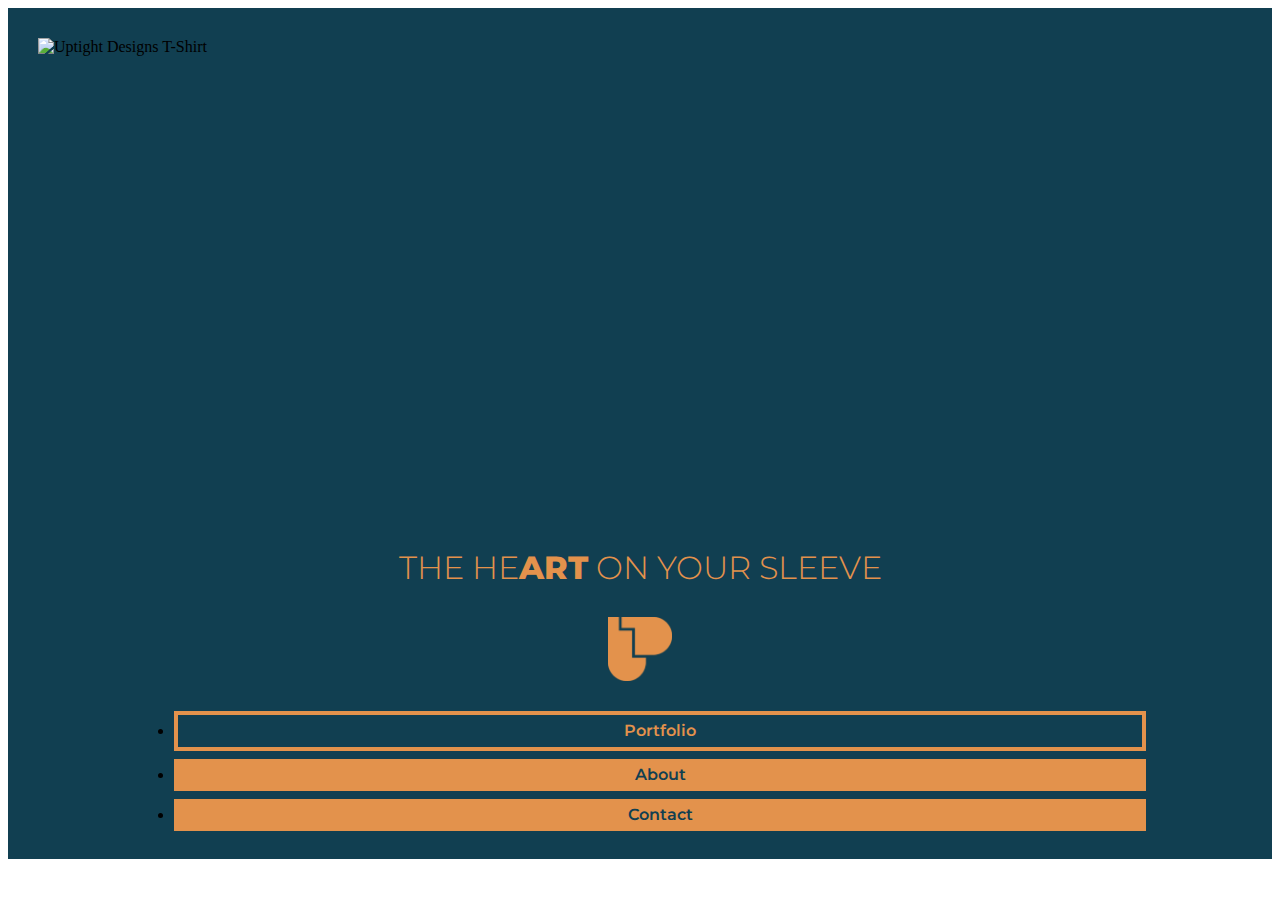
==== index.html @ 0fa63869 "add header styles" ====
<!DOCTYPE html>
<html>
<head>
  <meta charset="utf-8">
  <title>Uptight Designs</title>
  <meta name="viewport" content="width=device-width, initial-scale=1">
  <link rel="stylesheet" href="https://cdnjs.cloudflare.com/ajax/libs/meyer-reset/2.0/reset.css">
  <link rel="stylesheet" type="text/css" href="main.css">
  <link href="https://fonts.googleapis.com/css2?family=Montserrat:wght@300;500;700;800&display=swap" rel="stylesheet">
</head>
<body>
  
  <header class="cover">
    
     <div class="cover-photo-container">
      
      <img src="assets/uptight%20tshirt%20yellow%2003.png" alt="Uptight Designs T-Shirt">
      
    </div>
    
    <h1 class="cover-tagline">THE HE<span>ART</span> ON YOUR SLEEVE</h1>
    
    <div class="cover-logo-container">
      
      <img src="assets/uptight-logo-yellow.png" alt="Uptight Designs Logo">
      
    </div>
    
    <nav>
      
      <ul class="nav-bar">
        <li class="nav-bar-item"><a class="active" href="#">Portfolio</a></li>
        <li class="nav-bar-item"><a href="#">About</a></li>
        <li class="nav-bar-item"><a href="#">Contact</a></li>
      </ul>
      
    </nav>
        
  </header>
  
  <main>
  </main>
  
  <footer>
  </footer>
  
</body>
</html>
---- main.css ----
* {
  box-sizing: border-box;
}

/* HEADER STYLES */

.cover {
  width: 100%;
  background-color: #113f51ff;
}

.cover-logo-container {
  padding: 30px;
}

.cover-logo-container img {
  display: block;
  height: 4rem;
  margin: 0 auto;
}

nav ul {
  text-align: center;
  margin: 0 auto;
  width: 80%;
  padding-bottom: 20px;
}

.nav-bar-item {
  line-height: 2rem;
  margin-bottom: .5rem;
}

.nav-bar-item a {
  text-decoration: none;
  display: block;
  color: #113f51ff;
  background-color: #e3924cff;
  font-family: 'Montserrat', sans-serif;
  font-weight: 600;
  font-size: 1rem;
}

.nav-bar-item a:hover {
  background-color: #113f51ff;
  color: #e3924cff;
  transition: background-color .5s ease-in-out;
}

nav a.active {
  background-color: #113f51ff;
  color: #e3924cff;
  border: 4px solid #e3924cff;
}

.cover-photo-container {
  height: 60vh;
}

.cover-photo-container img {
  display: block;
  height: 100%;
  margin: 0 auto;
  padding: 30px;
}

.cover-tagline {
  text-align: center;
  color: #e3924cff;
  font-family: 'Montserrat', sans-serif;
  font-size: 2rem;
  font-weight: 300;
  width: 80%;
  margin: 0 auto;
}

.cover-tagline span {
  font-weight:800;
}
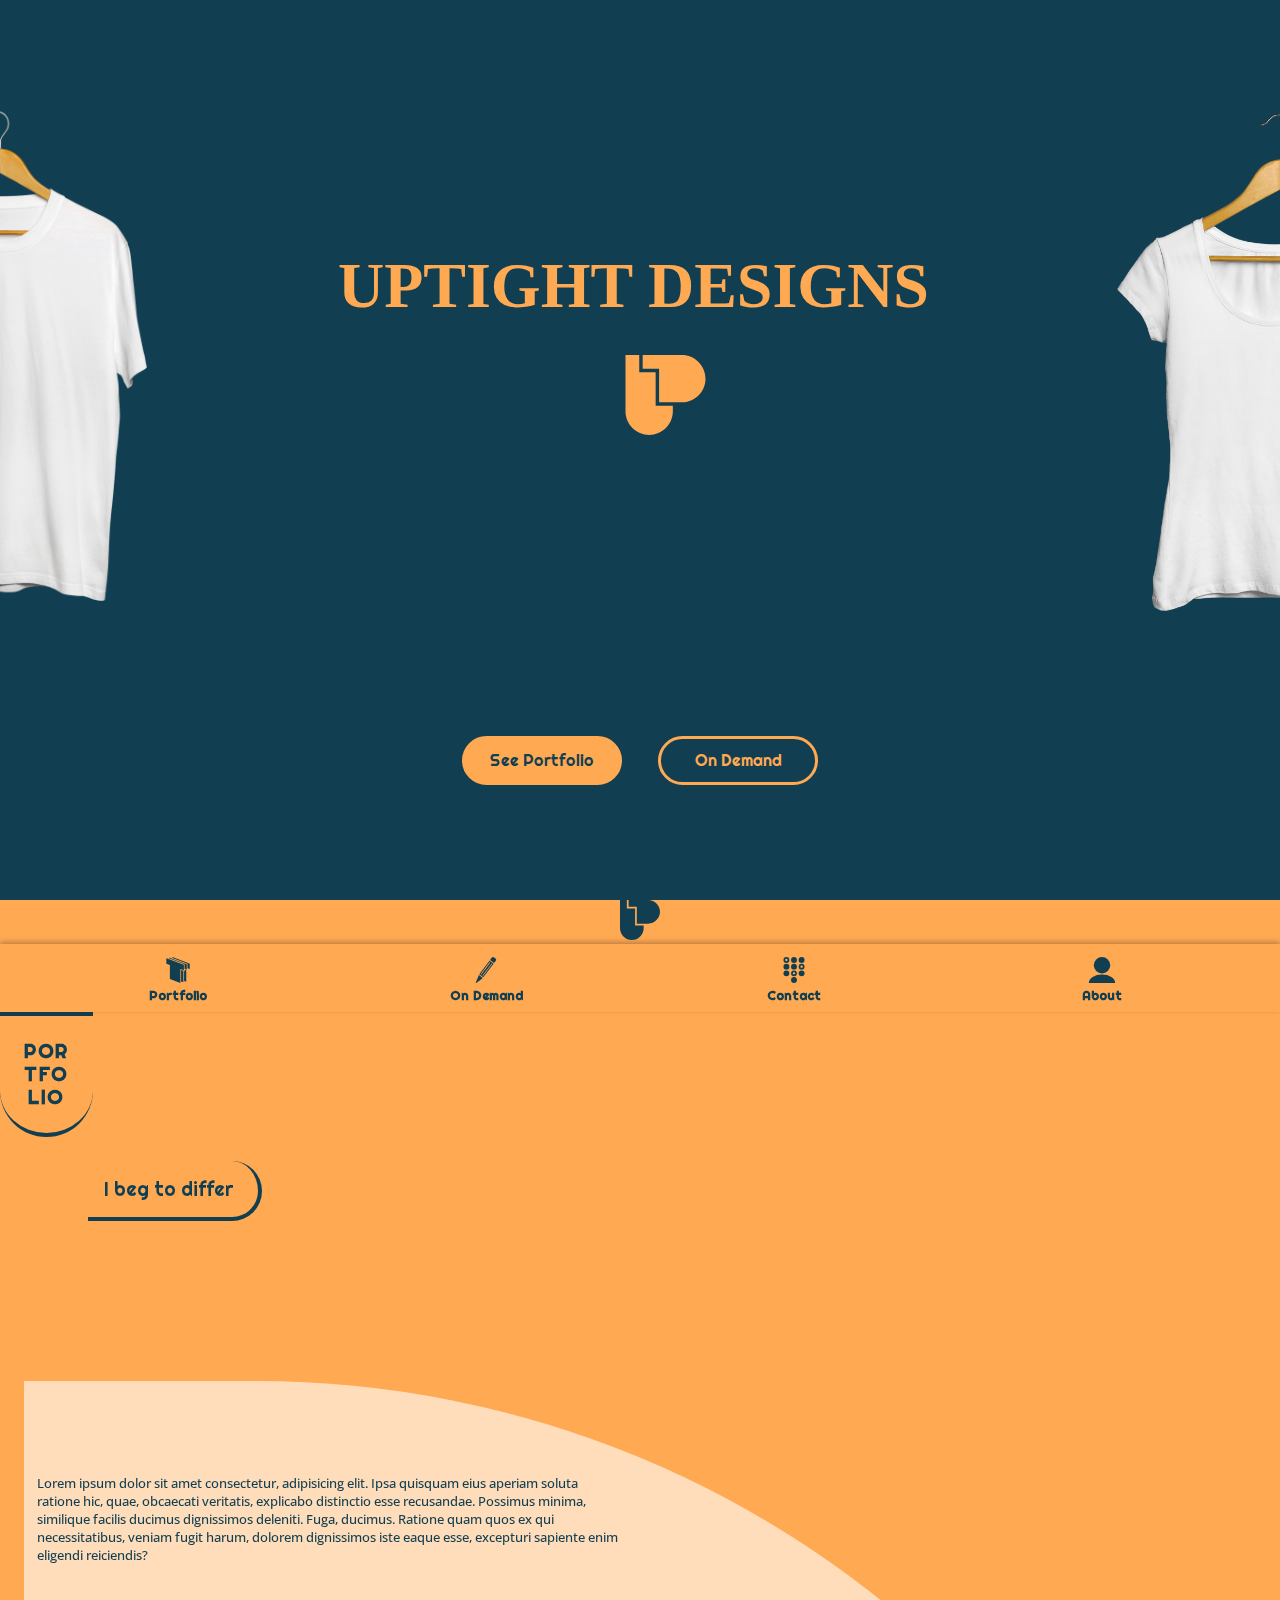
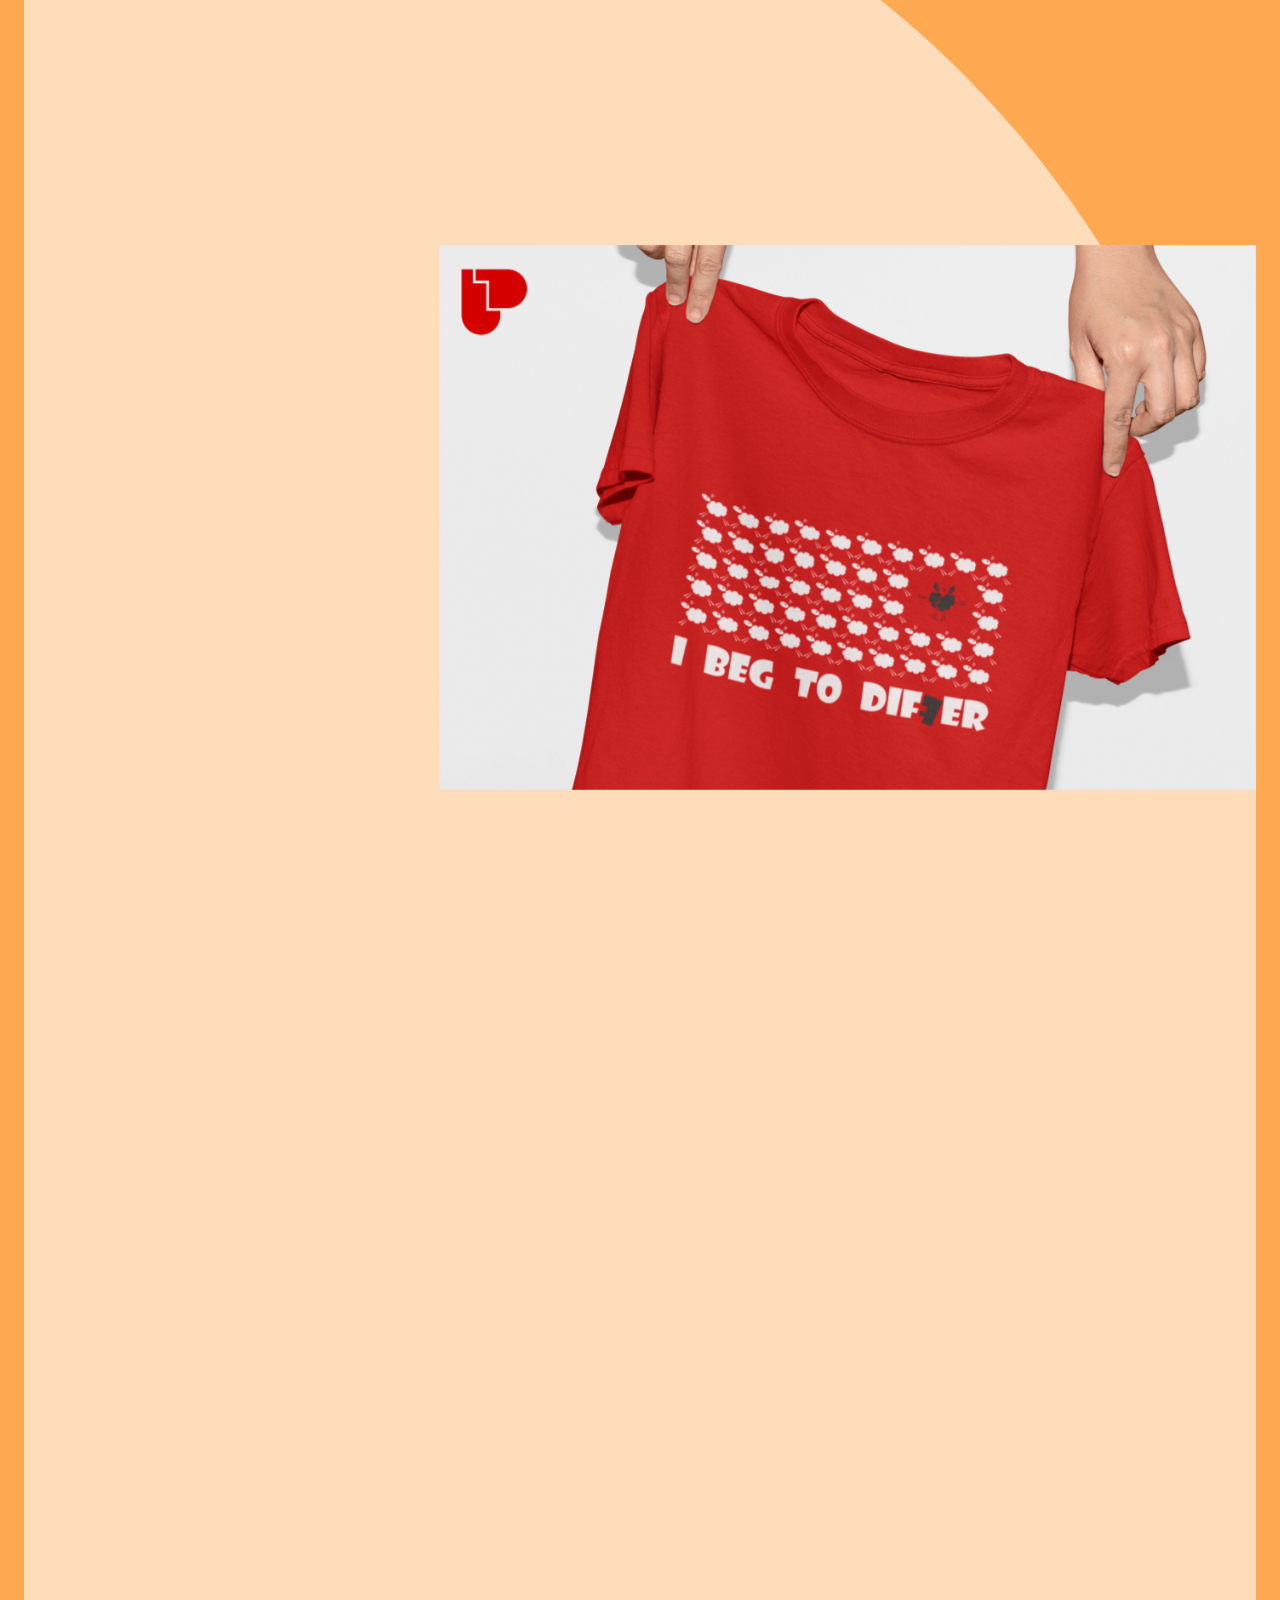
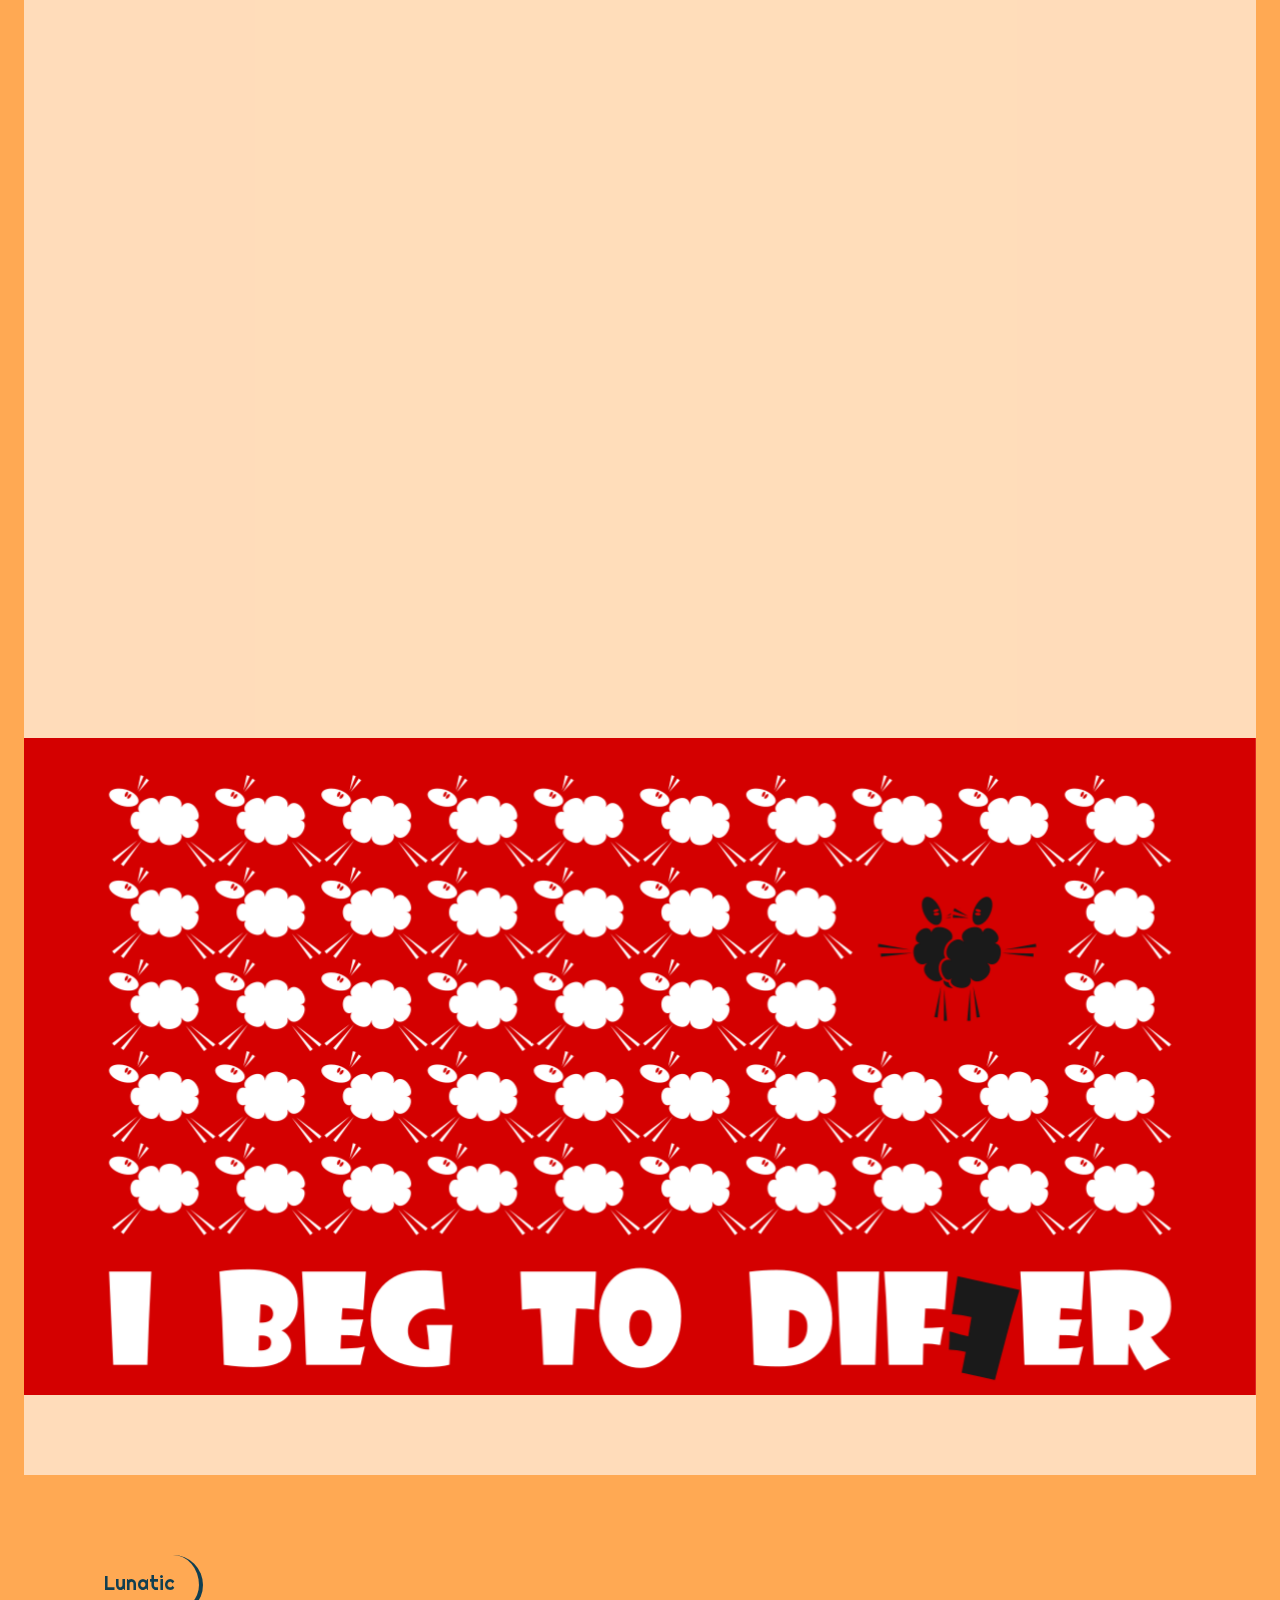
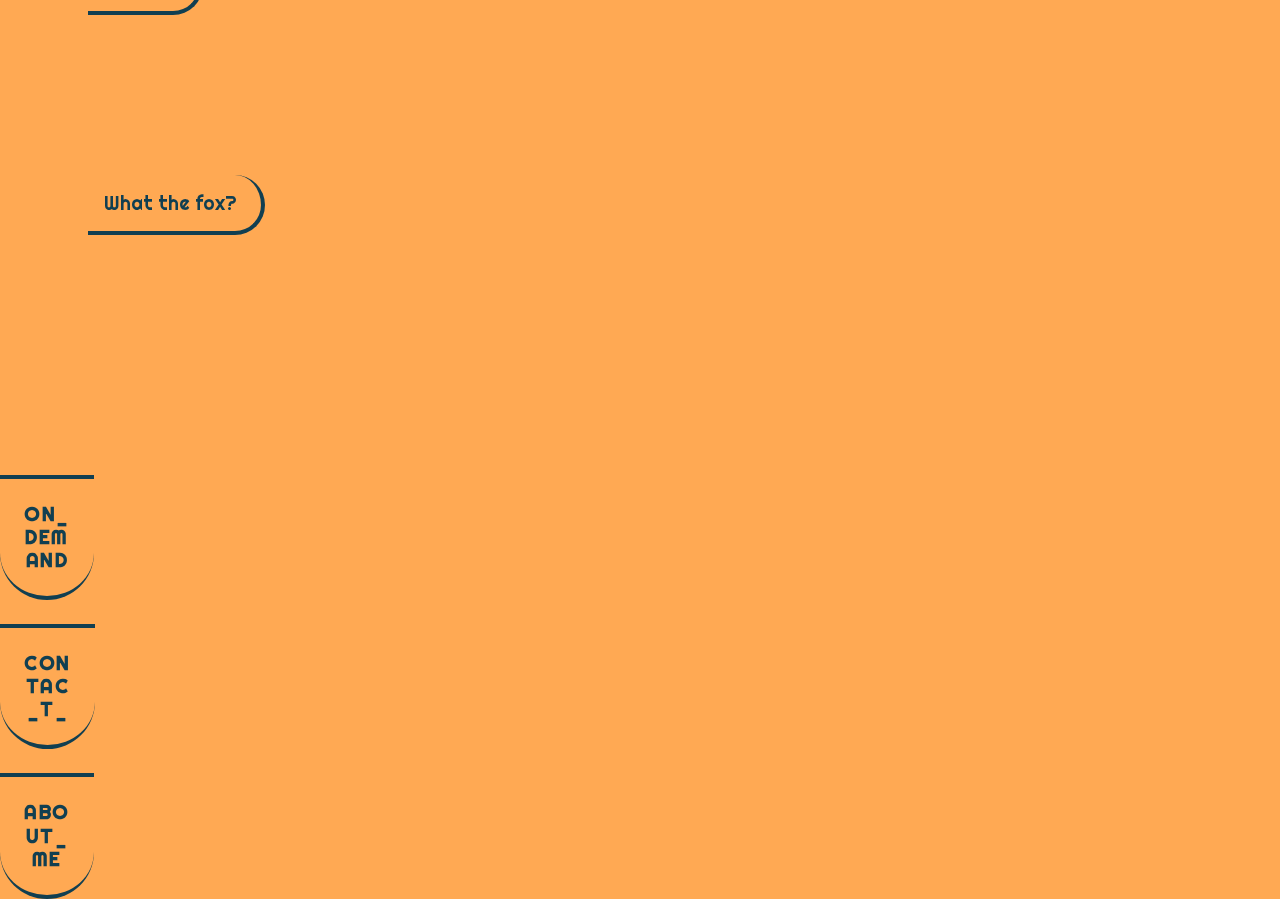
==== commit 243ff023: "added 1st version of portfolio details and basic page structure" ====
--- a/index.html
+++ b/index.html
@@ -4,45 +4,209 @@
   <meta charset="utf-8">
   <title>Uptight Designs</title>
   <meta name="viewport" content="width=device-width, initial-scale=1">
-  <link rel="stylesheet" href="https://cdnjs.cloudflare.com/ajax/libs/meyer-reset/2.0/reset.css">
   <link rel="stylesheet" type="text/css" href="main.css">
-  <link href="https://fonts.googleapis.com/css2?family=Montserrat:wght@300;500;700;800&display=swap" rel="stylesheet">
+  <link href="https://fonts.googleapis.com/css2?family=Montserrat:wght@400;500;900&family=Open+Sans&family=Righteous&display=swap" rel="stylesheet">
 </head>
 <body>
-  
-  <header class="cover">
-    
-     <div class="cover-photo-container">
-      
-      <img src="assets/uptight%20tshirt%20yellow%2003.png" alt="Uptight Designs T-Shirt">
-      
-    </div>
-    
-    <h1 class="cover-tagline">THE HE<span>ART</span> ON YOUR SLEEVE</h1>
-    
-    <div class="cover-logo-container">
-      
-      <img src="assets/uptight-logo-yellow.png" alt="Uptight Designs Logo">
-      
-    </div>
-    
+  <span class="logo-bg"></span>
+  <header>
+    
+    <!-- <svg class="logo" xmlns="http://www.w3.org/2000/svg" width="auto" height="40" viewBox="0 0 61.601402 61.600876">
+      <g transform="translate(-618.26684,-265.04527)">
+        <path class="d-shape" d="m 631.4961,265.04527 v 10.58313 h 12.64004 v 15.28563 10.58315 h 13.22925 4.27663 c 10.00578,0 18.22622,-8.21992 18.22622,-18.22569 0,-10.00577 -8.22044,-18.22622 -18.22622,-18.22622 z"/>
+        <path class="u-shape" d="m 618.26684,265.04527 v 43.37465 c 0,10.00578 8.22072,18.22622 18.22648,18.22622 10.00578,0 18.22622,-8.22044 18.22622,-18.22622 v -4.27689 h -10.5834 -2.64586 v -25.86877 h -12.64003 v -13.22899 z"/>
+      </g>
+    </svg> -->
+
+    <!-- <img class="logo header-icon" src="assets/uptight logo mid-yellow.svg" alt="Uptight Designs"> -->
+    
+    <!-- NAV ICONS -->
+    <!-- <div class="icons">
+      <a href="#portfolio">
+        <svg class="icon-portfolio header-icon" xmlns="http://www.w3.org/2000/svg" width="24" height="26" viewBox="0 0 23.8 26.5"><style>.a{fill:#e3924cff;paint-order:stroke fill markers;stroke-linejoin:round;stroke-width:2;}</style><g transform="translate(-1354.8863 -185.23709)matrix(0.81592849 0 0 0.81592849 959.51889 -294.69295)"><path d="m492 588.2v1.1l1.1 0.4 13.1 5 4.8 1.8v5.8l2.8 1v-6.8l-4.4-1.6-13.1-5zm15.4 15.9v2.1l-0.7-0.3v12.2l2.8 1v-14.3z" class="a"/><path d="m488.3 588.9v1.1l1.1 0.4 13.1 5 4.8 1.8v5.8l2.8 1v-6.8l-4.4-1.6-13.1-5zm14.7 15.6v14.3l2.8 1v-14.3z" class="a"/><path d="m484.6 589.7v6.8l4.4 1.6v17.5l13.1 5v-17.5l4.4 1.6v-6.8l-4.4-1.6-13.1-5z" class="a"/></g></svg>
+      </a>
+      <a href="#on-demand">
+        <img class="icon-on-demand header-icon" src="/assets/uptight icons ondemand.svg" alt="pencil">
+      </a>
+      <a href="#contact">
+        <svg class="icon-contact header-icon" xmlns="http://www.w3.org/2000/svg" width="24" height="26" viewBox="0 0 23.8 26.5"><style>.a{fill:#e3924cff;paint-order:stroke fill markers;stroke-linejoin:round;stroke-width:2;}</style><g transform="translate(-1354.8863 -185.23709)matrix(0.81592849 0 0 0.81592849 959.51889 -294.69295)"><path d="m492 588.2v1.1l1.1 0.4 13.1 5 4.8 1.8v5.8l2.8 1v-6.8l-4.4-1.6-13.1-5zm15.4 15.9v2.1l-0.7-0.3v12.2l2.8 1v-14.3z" class="a"/><path d="m488.3 588.9v1.1l1.1 0.4 13.1 5 4.8 1.8v5.8l2.8 1v-6.8l-4.4-1.6-13.1-5zm14.7 15.6v14.3l2.8 1v-14.3z" class="a"/><path d="m484.6 589.7v6.8l4.4 1.6v17.5l13.1 5v-17.5l4.4 1.6v-6.8l-4.4-1.6-13.1-5z" class="a"/></g></svg>
+      </a>
+      <a href="#about">
+        <svg class="icon-about header-icon" xmlns="http://www.w3.org/2000/svg" width="24" height="26" viewBox="0 0 23.8 26.5"><style>.a{fill:#e3924cff;paint-order:stroke fill markers;stroke-linejoin:round;stroke-width:2;}</style><g transform="translate(-1354.8863 -185.23709)matrix(0.81592849 0 0 0.81592849 959.51889 -294.69295)"><path d="m492 588.2v1.1l1.1 0.4 13.1 5 4.8 1.8v5.8l2.8 1v-6.8l-4.4-1.6-13.1-5zm15.4 15.9v2.1l-0.7-0.3v12.2l2.8 1v-14.3z" class="a"/><path d="m488.3 588.9v1.1l1.1 0.4 13.1 5 4.8 1.8v5.8l2.8 1v-6.8l-4.4-1.6-13.1-5zm14.7 15.6v14.3l2.8 1v-14.3z" class="a"/><path d="m484.6 589.7v6.8l4.4 1.6v17.5l13.1 5v-17.5l4.4 1.6v-6.8l-4.4-1.6-13.1-5z" class="a"/></g></svg>
+      </a>  
+    </div> -->
+    <!-- TRADITIONAL HAMBURGER NAV -->
+
+    <!-- <input type="checkbox" id="nav-toggle" class="nav-toggle">
+      
     <nav>
       
-      <ul class="nav-bar">
-        <li class="nav-bar-item"><a class="active" href="#">Portfolio</a></li>
-        <li class="nav-bar-item"><a href="#">About</a></li>
-        <li class="nav-bar-item"><a href="#">Contact</a></li>
+      <ul>
+        <li><a href="#">Home</a></li>
+        <li><a href="#portfolio">Portfolio</a></li>
+        <li><a href="#">On Demand</a></li>
+        <li><a href="#">Contact</a></li>
+        <li><a href="#">About</a></li>
       </ul>
       
     </nav>
-        
+    <label for="nav-toggle" class="nav-toggle-label">
+      <span></span>
+    </label> -->
   </header>
   
   <main>
+    
+    <section class="hero">
+      <div class="hero-content">
+        <img src="assets/halftshirt hanging man no shadow.png" alt="Hanging man's t-shirt" class="hero-left">
+        <div class="hero-middle">
+          <h1 class="hero-tagline">Uptight Designs</h1>
+          <svg class="tagline-logo" xmlns="http://www.w3.org/2000/svg" width="auto" height="80" viewBox="0 0 61.601402 61.600876">
+            <g transform="translate(-618.26684,-265.04527)">
+              <path class="d-shape" d="m 631.4961,265.04527 v 10.58313 h 12.64004 v 15.28563 10.58315 h 13.22925 4.27663 c 10.00578,0 18.22622,-8.21992 18.22622,-18.22569 0,-10.00577 -8.22044,-18.22622 -18.22622,-18.22622 z"/>
+              <path class="u-shape" d="m 618.26684,265.04527 v 43.37465 c 0,10.00578 8.22072,18.22622 18.22648,18.22622 10.00578,0 18.22622,-8.22044 18.22622,-18.22622 v -4.27689 h -10.5834 -2.64586 v -25.86877 h -12.64003 v -13.22899 z"/>
+            </g>
+          </svg>
+        </div>
+        <img src="assets/halftshirt hanging woman no shadow.png" alt="Hanging woman's t-shirt" class="hero-right">
+      </div>  
+      <div class="hero-buttons">
+        <button class="cta-button cta-primary">See Portfolio</button>
+        <button class="cta-button cta-secondary">On Demand</button>
+      </div>
+    </section>
+    
+    <svg class="logo" xmlns="http://www.w3.org/2000/svg" width="auto" height="40" viewBox="0 0 61.601402 61.600876">
+      <g transform="translate(-618.26684,-265.04527)">
+        <path class="d-shape" d="m 631.4961,265.04527 v 10.58313 h 12.64004 v 15.28563 10.58315 h 13.22925 4.27663 c 10.00578,0 18.22622,-8.21992 18.22622,-18.22569 0,-10.00577 -8.22044,-18.22622 -18.22622,-18.22622 z"/>
+        <path class="u-shape" d="m 618.26684,265.04527 v 43.37465 c 0,10.00578 8.22072,18.22622 18.22648,18.22622 10.00578,0 18.22622,-8.22044 18.22622,-18.22622 v -4.27689 h -10.5834 -2.64586 v -25.86877 h -12.64003 v -13.22899 z"/>
+      </g>
+    </svg>
+
+    <footer class="footer">
+      <div class="footer-item footer-portfolio">
+        <a href="#portfolio">
+          <svg class="nav-icon nav-portfolio" xmlns="http://www.w3.org/2000/svg" width="auto" height="26" viewBox="0 0 23.8 26.5">
+            <g transform="translate(-1354.8863 -185.23709)matrix(0.81592849 0 0 0.81592849 959.51889 -294.69295)"><path d="m492 588.2v1.1l1.1 0.4 13.1 5 4.8 1.8v5.8l2.8 1v-6.8l-4.4-1.6-13.1-5zm15.4 15.9v2.1l-0.7-0.3v12.2l2.8 1v-14.3z" class="a"/><path d="m488.3 588.9v1.1l1.1 0.4 13.1 5 4.8 1.8v5.8l2.8 1v-6.8l-4.4-1.6-13.1-5zm14.7 15.6v14.3l2.8 1v-14.3z" class="a"/><path d="m484.6 589.7v6.8l4.4 1.6v17.5l13.1 5v-17.5l4.4 1.6v-6.8l-4.4-1.6-13.1-5z" class="a"/></g>
+          </svg>
+          <h2 class="footer-nav-title">Portfolio</h2>
+        </a>
+      </div>
+      <div class="footer-item footer-on-demand">
+        <a href="#on-demand">
+          <svg class="nav-icon nav-on-demand" xmlns="http://www.w3.org/2000/svg" width="auto" height="26" viewBox="0 0 18.737562 23.924631">
+            <g transform="translate(-108.0814,-654.97397)">
+              <path d="m 111.25112,670.9243 c 1.2383,0.93033 2.4766,1.86064 3.71489,2.79098 3.14643,-4.18804 6.29287,-8.37607 9.4393,-12.56411 -1.23831,-0.93031 -2.47659,-1.86066 -3.7149,-2.79097 -3.14643,4.18803 -6.29286,8.37607 -9.43929,12.5641 z m 9.85004,-13.11083 c 1.2383,0.93032 2.4766,1.86065 3.7149,2.79097 0.63178,-0.8947 1.37839,-1.7199 1.92794,-2.66456 0.30329,-0.75996 -0.26148,-1.44876 -0.88294,-1.8144 -0.68794,-0.42477 -1.26397,-1.2385 -2.15523,-1.13839 -0.87643,0.14663 -1.20223,1.07939 -1.73844,1.6734 -0.28875,0.38433 -0.57749,0.76865 -0.86623,1.15298 z m -10.19752,13.70509 c -0.93567,2.33655 -1.90758,4.6621 -2.82065,7.00551 -0.0309,0.43862 0.54639,0.46163 0.74228,0.1511 1.88898,-1.48685 3.77796,-2.9737 5.66694,-4.46055 -1.1962,-0.89868 -2.39238,-1.79737 -3.58857,-2.69606 z m 1.75803,-0.99292 c 2.69267,-3.56853 5.35754,-7.16214 8.06756,-10.71503 0.36312,-0.27979 0.7647,0.31415 0.404,0.57676 -2.66841,3.53607 -5.30874,7.09749 -7.99466,10.61774 -0.3041,0.23816 -0.71632,-0.17651 -0.4769,-0.47947 z m 1.74813,1.31336 c 2.69267,-3.56853 5.35755,-7.16214 8.06757,-10.71503 0.36313,-0.27978 0.76486,0.31418 0.4041,0.57684 -2.66841,3.53607 -5.30873,7.0975 -7.99465,10.61775 -0.30415,0.23816 -0.71643,-0.17667 -0.47702,-0.47956 z" />
+            </g>
+          </svg>
+          <h2 class="footer-nav-title">On Demand</h2>
+        </a>      
+      </div>
+      <div class="footer-item footer-contact">
+        <a href="#contact">
+          <svg class="nav-icon nav-contact" xmlns="http://www.w3.org/2000/svg" width="auto" height="26" viewBox="0 0 17.914581 22.07757">
+            <g transform="translate(-95.758629,-627.21913)">
+              <g>
+                <path d="m 104.71241,644.28651 a 2.5050105,2.5050227 0 0 0 -2.50162,2.5051 2.5050105,2.5050227 0 0 0 2.50508,2.50509 2.5050105,2.5050227 0 0 0 2.50479,-2.50509 2.5050105,2.5050227 0 0 0 -2.50479,-2.5051 2.5050105,2.5050227 0 0 0 -0.003,0 z"/>
+                <path d="m 111.16482,638.59766 a 2.5050105,2.5050227 0 0 0 -2.50164,2.5048 2.5050105,2.5050227 0 0 0 2.50508,2.5051 2.5050105,2.5050227 0 0 0 2.5048,-2.5051 2.5050105,2.5050227 0 0 0 -2.5048,-2.5048 2.5050105,2.5050227 0 0 0 -0.003,0 z"/>
+                <path d="M 33.841797 43.003906 A 9.4677566 9.4678028 0 0 0 24.386719 52.470703 A 9.4677566 9.4678028 0 0 0 33.855469 61.939453 A 9.4677566 9.4678028 0 0 0 43.322266 52.470703 A 9.4677566 9.4678028 0 0 0 33.855469 43.003906 A 9.4677566 9.4678028 0 0 0 33.84375 43.003906 L 33.841797 43.003906 z M 33.851562 48.564453 C 36.041345 48.564453 37.757812 50.282836 37.757812 52.472656 C 37.757812 54.662401 36.041345 56.378906 33.851562 56.378906 C 31.661818 56.378906 29.947266 54.662401 29.947266 52.472656 C 29.947266 50.282873 31.661818 48.564453 33.851562 48.564453 z " transform="matrix(0.26458332,0,0,0.26458332,95.758629,627.21913)" />
+                <path d="m 98.260539,638.59711 a 2.5050105,2.5050227 0 0 0 -2.50162,2.50509 2.5050105,2.5050227 0 0 0 2.50508,2.5051 2.5050105,2.5050227 0 0 0 2.504791,-2.5051 2.5050105,2.5050227 0 0 0 -2.504791,-2.50509 2.5050105,2.5050227 0 0 0 -0.003,0 z"/>
+                <path d="M 58.228516 21.503906 A 9.4677566 9.4678028 0 0 0 48.773438 30.970703 A 9.4677566 9.4678028 0 0 0 58.240234 40.4375 A 9.4677566 9.4678028 0 0 0 67.708984 30.970703 A 9.4677566 9.4678028 0 0 0 58.240234 21.503906 A 9.4677566 9.4678028 0 0 0 58.228516 21.503906 z M 58.238281 27.064453 C 60.428064 27.064453 62.142578 28.782836 62.142578 30.972656 C 62.142578 33.162401 60.428064 34.876953 58.238281 34.876953 C 56.048498 34.876953 54.333984 33.162401 54.333984 30.972656 C 54.333984 28.782873 56.048498 27.064453 58.238281 27.064453 z " transform="matrix(0.26458332,0,0,0.26458332,95.758629,627.21913)" />
+                <path d="m 104.71269,632.90855 a 2.5050105,2.5050227 0 0 0 -2.50163,2.5048 2.5050105,2.5050227 0 0 0 2.50509,2.5051 2.5050105,2.5050227 0 0 0 2.50508,-2.5051 2.5050105,2.5050227 0 0 0 -2.50508,-2.5048 2.5050105,2.5050227 0 0 0 -0.003,0 z"/>
+                <path d="m 98.260709,632.90855 a 2.5050105,2.5050227 0 0 0 -2.50164,2.5048 2.5050105,2.5050227 0 0 0 2.50508,2.5051 2.5050105,2.5050227 0 0 0 2.505091,-2.5051 2.5050105,2.5050227 0 0 0 -2.505091,-2.5048 2.5050105,2.5050227 0 0 0 -0.003,0 z" />
+                <path d="m 111.16424,627.21913 a 2.5050105,2.5050227 0 0 0 -2.50135,2.50508 2.5050105,2.5050227 0 0 0 2.5048,2.50509 2.5050105,2.5050227 0 0 0 2.50508,-2.50509 2.5050105,2.5050227 0 0 0 -2.50508,-2.50508 2.5050105,2.5050227 0 0 0 -0.003,0 z" />
+                <path d="m 104.71254,627.21913 a 2.5050105,2.5050227 0 0 0 -2.50164,2.50508 2.5050105,2.5050227 0 0 0 2.5048,2.50509 2.5050105,2.5050227 0 0 0 2.50509,-2.50509 2.5050105,2.5050227 0 0 0 -2.50509,-2.50508 2.5050105,2.5050227 0 0 0 -0.003,0 z" />
+                <path d="M 9.4550781 0 A 9.4677566 9.4678028 0 0 0 0 9.46875 A 9.4677566 9.4678028 0 0 0 9.46875 18.935547 A 9.4677566 9.4678028 0 0 0 18.935547 9.46875 A 9.4677566 9.4678028 0 0 0 9.46875 0 A 9.4677566 9.4678028 0 0 0 9.4570312 0 L 9.4550781 0 z M 9.46875 5.5605469 C 11.658608 5.5605469 13.373047 7.2809203 13.373047 9.4707031 C 13.373047 11.660486 11.658608 13.375 9.46875 13.375 C 7.279005 13.375 5.5644531 11.660486 5.5644531 9.4707031 C 5.5644531 7.2809581 7.279005 5.5605469 9.46875 5.5605469 z " transform="matrix(0.26458332,0,0,0.26458332,95.758629,627.21913)" />
+              </g>
+            </g>
+          </svg>
+          <h2 class="footer-nav-title">Contact</h2>
+        </a>      
+      </div>
+      <div class="footer-item footer-about">
+        <a href="#about">
+          <svg class="nav-icon nav-about" xmlns="http://www.w3.org/2000/svg" width="auto" height="26" viewBox="0 0 20.108316 19.82313">
+            <g transform="translate(-106.83923,-637.95178)">
+              <circle r="6.2668934" cy="644.21869" cx="116.8933"/>
+              <path d="m 116.89343,651.27924 a 10.054165,6.4956684 0 0 0 -10.0542,6.49567 h 20.10831 a 10.054165,6.4956684 0 0 0 -10.05411,-6.49567 z"/>
+            </g>
+          </svg>
+          <h2 class="footer-nav-title">About</h2>
+        </a>      
+      </div>
+      <!-- <div class="footer-buttons">
+        <div class="social-buttons">
+          <a href="#">F</a>
+          <a href="#">I</a>
+        </div>
+        <div>
+          <button class="primary-button" id="shop-now">
+            <h3>Shop now</h3>
+          </button>
+        </div>
+        <div>
+          <button class="secondary-button" id="on-demand">
+            <h3>On demand</h3>
+          </button>
+        </div>
+      </div> -->
+    </footer>
+
+    <section class="section portfolio" id="portfolio">
+      <!-- <p>Lorem ipsum dolor sit amet, consectetur adipisicing elit. Esse dolore tempore aliquam, eveniet asperiores sunt cumque quos velit ea voluptatum.</p> -->
+      <div class="section-header">
+        <h1 class="section-title">Por<br>tfo<br>lio</h1>
+      </div>
+      
+      <div class="section-content">
+        <div class="portfolio-item">
+          <div class="item-header">
+            <h2 class="item-title">I beg to differ</h2>
+          </div>
+          <div class="item-content">
+            <p class="item-desc">Lorem ipsum dolor sit amet consectetur, adipisicing elit. Ipsa quisquam eius aperiam soluta ratione hic, quae, obcaecati veritatis, explicabo distinctio esse recusandae. Possimus minima, similique facilis ducimus dignissimos deleniti. Fuga, ducimus. Ratione quam quos ex qui necessitatibus, veniam fugit harum, dolorem dignissimos iste eaque esse, excepturi sapiente enim eligendi reiciendis?</p>
+            <img src="assets/begtodif/full_rectangle_landscape.png" alt="" class="item-design">
+            <img src="assets/begtodif/begtodif sitting hoodie.png" alt="" class="mockup-1">
+            <img src="assets/begtodif/betodif hand white bg.png" alt="" class="mockup-2">
+            <img src="assets/begtodif/begtodif businesswoman.png" alt="" class="mockup-3">
+          </div>
+        </div>  
+
+        <div class="portfolio-item">
+          <div class="item-header">
+            <h2 class="item-title">Lunatic</h2>
+          </div>
+        </div>
+        <div class="portfolio-item">
+          <div class="item-header">
+            <h2 class="item-title">What the fox?</h2>
+          </div>
+        </div>
+      </div>
+    </section>
+
+    <section class="section on-demand" id="on-demand">
+      <div class="section-header">
+        <h1 class="section-title">On_<br>Dem<br>and</h1>
+      </div>
+    </section>
+
+    <section class="section contact" id="contact">
+      <div class="section-header">
+        <h1 class="section-title">Con<br>tac<br>_t_</h1>
+      </div>
+    </section>
+
+    <section class="section about" id="about">
+      <div class="section-header">
+        <h1 class="section-title">Abo<br>ut_<br>me</h1>
+      </div>
+    </section>
+
   </main>
   
-  <footer>
-  </footer>
+  
   
 </body>
 </html>--- a/main.css
+++ b/main.css
@@ -1,80 +1,495 @@
 * {
+  margin: 0;
+  padding: 0;
   box-sizing: border-box;
 }
 
+:root {
+  --dark-blue: #113f51ff;
+  --dark-blue-30: rgba(17, 63, 81, 0.3);
+  --dark-blue-70: rgba(17, 63, 81, 0.7);
+  --mid-yellow: #e3924cff;
+  --mid-yellow-50: rgba(227, 146, 76, 0.5);
+  --mid-yellow-30:  rgba(227, 146, 76, 0.3);
+  --bright-yellow: #ffa953ff;
+  --bright-yellow-30: rgba(255, 169, 83, 0.3);
+  --bright-yellow-60: rgba(255, 169, 83, 0.6);
+
+  /* --body-bg-db: rgb(17, 63, 81);
+  --body-bg-my: rgb(255, 227, 203);
+  --body-bg-by: rgb(240, 204, 169); */
+}
+
+html {
+  scroll-behavior: smooth;
+}
+
+body {
+  width: 100%;
+  /* background-image: linear-gradient(rgb(215, 244, 255), rgb(255, 237, 218)); */
+}
+
+main {
+  background-color: var(--bright-yellow);
+}
+
+section {
+  /* background-image: linear-gradient(rgb(255, 237, 218) 70%, rgb(215, 244, 255) 98%); */
+}
+
 /* HEADER STYLES */
 
-.cover {
-  width: 100%;
+/* .logo-bg {
+  background-color: var(--bright-yellow-60);
+  height: 4rem;
+  width: 6rem;
+  border-radius: 0px 100px 100px 0px;
+  position: fixed;
+  top: .15rem;
+  left: .15rem;
+  z-index: 99;
+} */
+
+
+
+/* HAMBURGER NAV STYLES */
+
+/* .nav-toggle {
+  display: none;
+} */
+
+/* .nav-toggle-label {
+  position: absolute;
+  top: 0;
+  right: 0;
+  margin-right: 1.5rem;
+  height: 100%;
+  display: flex;
+  align-items: center;
+  cursor: pointer;
+} */
+
+/* .nav-toggle-label span,
+.nav-toggle-label span::before,
+.nav-toggle-label span::after {
+  display: block;
+  background: var(--mid-yellow);
+  height: 2px;
+  width: 2.25rem;
+  position: relative;
+} */
+
+/* .nav-toggle-label span::before,
+.nav-toggle-label span::after {
+  content: '';
+  position: absolute;
+} */
+
+/* .nav-toggle-label span::before {
+  bottom: 8px;
+} */
+
+/* .nav-toggle-label span::after {
+  top: 8px;
+} */
+
+/* nav {
+  position: absolute;
+  text-align: right;
+  top: 100%;
+  right: 0;
+  background: var(--dark-blue);
+  width: 100%;
+  width: max-content;
+  transform: scale(1, 0);
+  transform-origin: top;
+  transition: transform 300ms ease-in-out;
+} */
+
+/* nav ul {
+  margin: 0;
+  padding: 0;
+  list-style: none;
+  margin-right: 1.5rem;
+} */
+
+/* nav li {
+  margin-bottom: 1.2rem;
+  margin-right: 1.5rem;
+  width: 100%;
+} */
+
+/* nav a {
+  color: var(--mid-yellow);
+  padding: .6rem 1.5rem .6rem 2rem;
+  border-radius: 100px 0px 0px 100px;
+  text-decoration: none;
+  text-transform: uppercase;
+  font-family: 'Montserrat';
+  font-weight: 500;
+  opacity: 0;
+  transition: opacity 150ms ease-in-out;
+} */
+
+/* nav a:hover {
+  color: var(--dark-blue);
+  background-color: var(--mid-yellow);
+} */
+
+/* .nav-toggle:checked ~ nav {
+  transform: scale(1, 1);
+  box-shadow: 0 5px 3px rgba(0,0,0,.25);
+} */
+
+/* .nav-toggle:checked ~ nav a {
+  opacity: 1;
+  transition: opacity 250ms ease-in-out 100ms;
+} */
+
+/* END OF NAVIGATION STYLES */
+
+/* CONTENT STYLES */
+
+/* header {
+  position: fixed;
+  display: flex;
+  align-items: center;
+  z-index: 100;
+} */
+
+/* .logo-bg {
+  height: 3rem;
+  width: 3rem;
+  background-image: radial-gradient(circle 3rem, rgba(0,0,0,.1), rgba(0,0,0,0) 50%);
+  position: fixed;
+  top: 1rem;
+  left: 1rem;
+  z-index: 99;
+  border-radius: 50%;
+} */
+
+.logo {
+  position: sticky;
+  top: 2rem;
+  left: 100%;
+  margin-right: 1.5rem;
+  /* transform: translateX(-50%); */
+  z-index: 999;
+  fill: var(--dark-blue);
+}
+
+/* HERO SECTION */
+
+.hero {
+  height: 100vh;
+  width: 100%;
+  background-color: var(--dark-blue);
+}
+
+.hero-content {
+  width: 100%;
+  text-align: center;
+  display: flex;
+  justify-content: space-between;
+  align-items: center;
+  padding: 10vh 0;
+}
+
+.hero-left,
+.hero-right {
+  height: 60vh;
+}
+
+
+.hero-tagline {
+  font-family: 'League Gothic';
+  font-size: 4rem;
+  text-transform: uppercase;
+  /* letter-spacing: .8px; */
+  color: var(--bright-yellow);
+}
+
+.tagline-logo {
+  margin: 2rem;
+  fill: var(--bright-yellow);
+  /* transform: rotate(-135deg); */
+  animation: rotateHeart 2s 4 alternate 1s ease-in-out;
+}
+
+@keyframes rotateHeart {
+  0% {transform: rotate(360deg);}
+  30% {transform: rotate(400deg);}
+  70% {transform: rotate(-165deg);}
+  100% {transform: rotate(-135deg);}
+}
+
+.hero-buttons {
+  text-align: center;
+}
+
+.cta-button {
+  width: 10rem;
+  border: var(--bright-yellow) 3px solid;
+  padding: .7em 1.5em;
+  margin: 1rem;
+  border-radius: 1000px;
+  font-family: 'Righteous';
+  font-size: 1rem;
+  cursor: pointer;
+}
+
+.cta-primary {
+  background-color: var(--bright-yellow);
+  color: var(--dark-blue);
+}
+
+.cta-secondary {
+  background-color: rgba(255,255,255,0);
+  color: var(--bright-yellow);
+}
+
+.cta-button:hover {
+  background-color: var(--mid-yellow);
+  color: var(--dark-blue);
+  border-color: var(--mid-yellow);
+  transform: translateY(-.3em);
+  transition: all 200ms ease-in-out;
+}
+
+/* GENERIC SECTION STYLES */
+
+.section {
+  background-color: var(--bright-yellow);
+}
+
+.section-header {
+  width: max-content;
+  border-radius: 0px 0px 100px 100px;
+  border-top: .25em solid var(--dark-blue);
+  border-bottom: .25em solid var(--dark-blue);
+  position: sticky;
+  top: 0;
+  z-index: 99;
+  margin-bottom: 1.5rem;
+}
+
+.section-title {
+  font-family: 'Righteous';
+  font-weight: 800;
+  font-size: 1.2rem;
+  color: var(--dark-blue);
+  text-align: center;
+  text-transform: uppercase;
+  letter-spacing: 1.5px;
+  line-height: 1.2em;
+  padding: 1.5rem;
+}
+
+.section-content {
+  width: calc(100% - 3rem);
+  /* background-color: rgba(255,255,255,.6); */
+  margin: 0 auto 15rem;
+  /* border-radius: 0px 1000px 0px 0px; */
+}
+
+/* PORTFOLIO SECTION STYLES */
+
+/* .portfolio-item {
+  min-height: 200vh;
+} */
+
+.item-header {
+  width: max-content;
+  padding: 1em 1.5em 1em 1em;
+  border-radius: 0px 100px 100px 0px;
+  border-right: .25em solid var(--dark-blue);
+  border-bottom: .25em solid var(--dark-blue);
+  margin: 0 auto 10rem 4rem;
+  position: sticky;
+  top: 1.5rem;
+  z-index: 50;
+}
+
+.item-title {
+  font-family: 'Righteous';
+  font-weight: 400;
+  font-size: 1.2rem;
+  color: var(--dark-blue);
+}
+
+.item-content {
+  display: grid;
+  grid-template-columns: repeat(6, 1fr);
+  grid-template-rows: repeat(12, minmax(20vh, max-content));
+  gap: .75rem;
+  border-radius: 0px 1000px 0px 0px;
+  background-color: rgba(255,255,255,.6);
+  padding: 5rem 0;
+  margin-bottom: 5rem;
+}
+
+.item-desc {
+  font-family: 'Open Sans';
+  font-weight: 500;
+  font-size: .8rem;
+  padding: 1em;
+  color: var(--dark-blue);
+  grid-column: 1 / 4;
+  grid-row: 1 / 3;
+  z-index: 9;
+  /* background-color: var(--bright-yellow-30); */
+}
+
+.item-content img {
+  object-fit: contain;
+  width: 100%;
+  position: sticky;
+}
+
+.item-content img:hover {
+  transform: scale(1.2);
+  z-index: 20;
+  transition: 500ms ease-in-out;
+}
+
+.item-design {
+  grid-column: 1 / -1;
+  grid-row: -2 / -1;
+  top: 55vh;
+  z-index: 10;
+}
+
+.mockup-1 {
+  grid-column: -1 / -4;
+  grid-row: 6 / 8;
+  top: 20vh;
+  z-index: 3;
+}
+
+.mockup-2 {
+  grid-column: -1 / -5;
+  grid-row: 3 / 4;
+  top: 10vh;
+  z-index: 2;
+}
+
+.mockup-3 {
+  grid-column: 2 / 5;
+  grid-row: 9 / 11;
+  top: 25vh;
+  z-index: 4;
+}
+
+
+/* FOOTER STYLES */
+
+.footer {
+  position: sticky;
+  top: calc(100vh - 4rem);
+  z-index: 900;
+  /* height: 4rem; */
+  width: 100%;
+  /* background-image: linear-gradient(rgba(255,255,255,0), var(--dark-blue) 15%, rgba(255,255,255,0) 15%); */
+  /* background-color: var(--dark-blue); */
+  box-shadow: 0 -2px 5px rgba(0,0,0,.25);
+  /* background-image: linear-gradient(rgba(255, 255, 255, 0), var(--body-bg-db)); */
+  display: grid;
+  grid-template-columns: 1.5rem repeat(4, 1fr) 1.5rem;
+  grid-template-areas: ". portfolio on-demand contact about .";
+}
+
+.footer-item {
+  padding: .8rem 0 .5rem;
+  align-self: center;
+  justify-self: center;
+  text-align: center;
+  width: 20vw;
+}
+
+
+.footer a {
+  text-decoration: none;
+}
+
+.footer svg {
+  fill: var(--dark-blue);
+}
+
+.footer-nav-title {
+  font-family: 'Righteous';
+  font-size: .8em;
+  color: var(--dark-blue);
+  /* padding-top: .5rem; */
+}
+
+.footer-portfolio {
+  grid-area: portfolio;
+}
+
+.footer-on-demand {
+  grid-area: on-demand;
+}
+
+.footer-contact {
+  grid-area: contact;
+}
+
+.footer-about {
+  grid-area: about;
+}
+
+.footer-item:hover {
+  background-color: var(--bright-yellow-60);
+}
+
+.footer-item:active {
+  background-color: var(--bright-yellow);
+}
+
+/* .footer-buttons {
+  display: flex;
+  justify-content: space-evenly;
+  align-items: center;
+  margin: .5rem 1.5rem;
+}
+
+.social-buttons {
+  display: flex;
+  justify-content: space-between;
+  align-items: stretch;
+}
+
+.social-buttons a {
+  text-decoration: none;
+  border: 3px solid #E3924C;
+  width: 2rem;
+  height: 2rem;
+  border-radius: 50%;
+  color: #E3924C;
+  text-align: center;
+  margin-right: 1rem;
+}
+
+.primary-button,
+.secondary-button {
+  border-radius: 9999px;
+  border: 3px solid #E3924C;
+  padding: .5em 2em;
+  text-align: center;
+  text-decoration: none;
+  text-transform: uppercase;
+  font-size: .8rem;
+  font-family: 'Righteous', cursive;
+  cursor: pointer;
+}
+
+.primary-button {
+  background-color: #E3924C;
+  color: #113f51;
+}
+
+.secondary-button {
   background-color: #113f51ff;
-}
-
-.cover-logo-container {
-  padding: 30px;
-}
-
-.cover-logo-container img {
-  display: block;
-  height: 4rem;
-  margin: 0 auto;
-}
-
-nav ul {
-  text-align: center;
-  margin: 0 auto;
-  width: 80%;
-  padding-bottom: 20px;
-}
-
-.nav-bar-item {
-  line-height: 2rem;
-  margin-bottom: .5rem;
-}
-
-.nav-bar-item a {
-  text-decoration: none;
-  display: block;
-  color: #113f51ff;
-  background-color: #e3924cff;
-  font-family: 'Montserrat', sans-serif;
-  font-weight: 600;
-  font-size: 1rem;
-}
-
-.nav-bar-item a:hover {
-  background-color: #113f51ff;
-  color: #e3924cff;
-  transition: background-color .5s ease-in-out;
-}
-
-nav a.active {
-  background-color: #113f51ff;
-  color: #e3924cff;
-  border: 4px solid #e3924cff;
-}
-
-.cover-photo-container {
-  height: 60vh;
-}
-
-.cover-photo-container img {
-  display: block;
-  height: 100%;
-  margin: 0 auto;
-  padding: 30px;
-}
-
-.cover-tagline {
-  text-align: center;
-  color: #e3924cff;
-  font-family: 'Montserrat', sans-serif;
-  font-size: 2rem;
-  font-weight: 300;
-  width: 80%;
-  margin: 0 auto;
-}
-
-.cover-tagline span {
-  font-weight:800;
-}
-
+  color: #E3924C;
+
+} */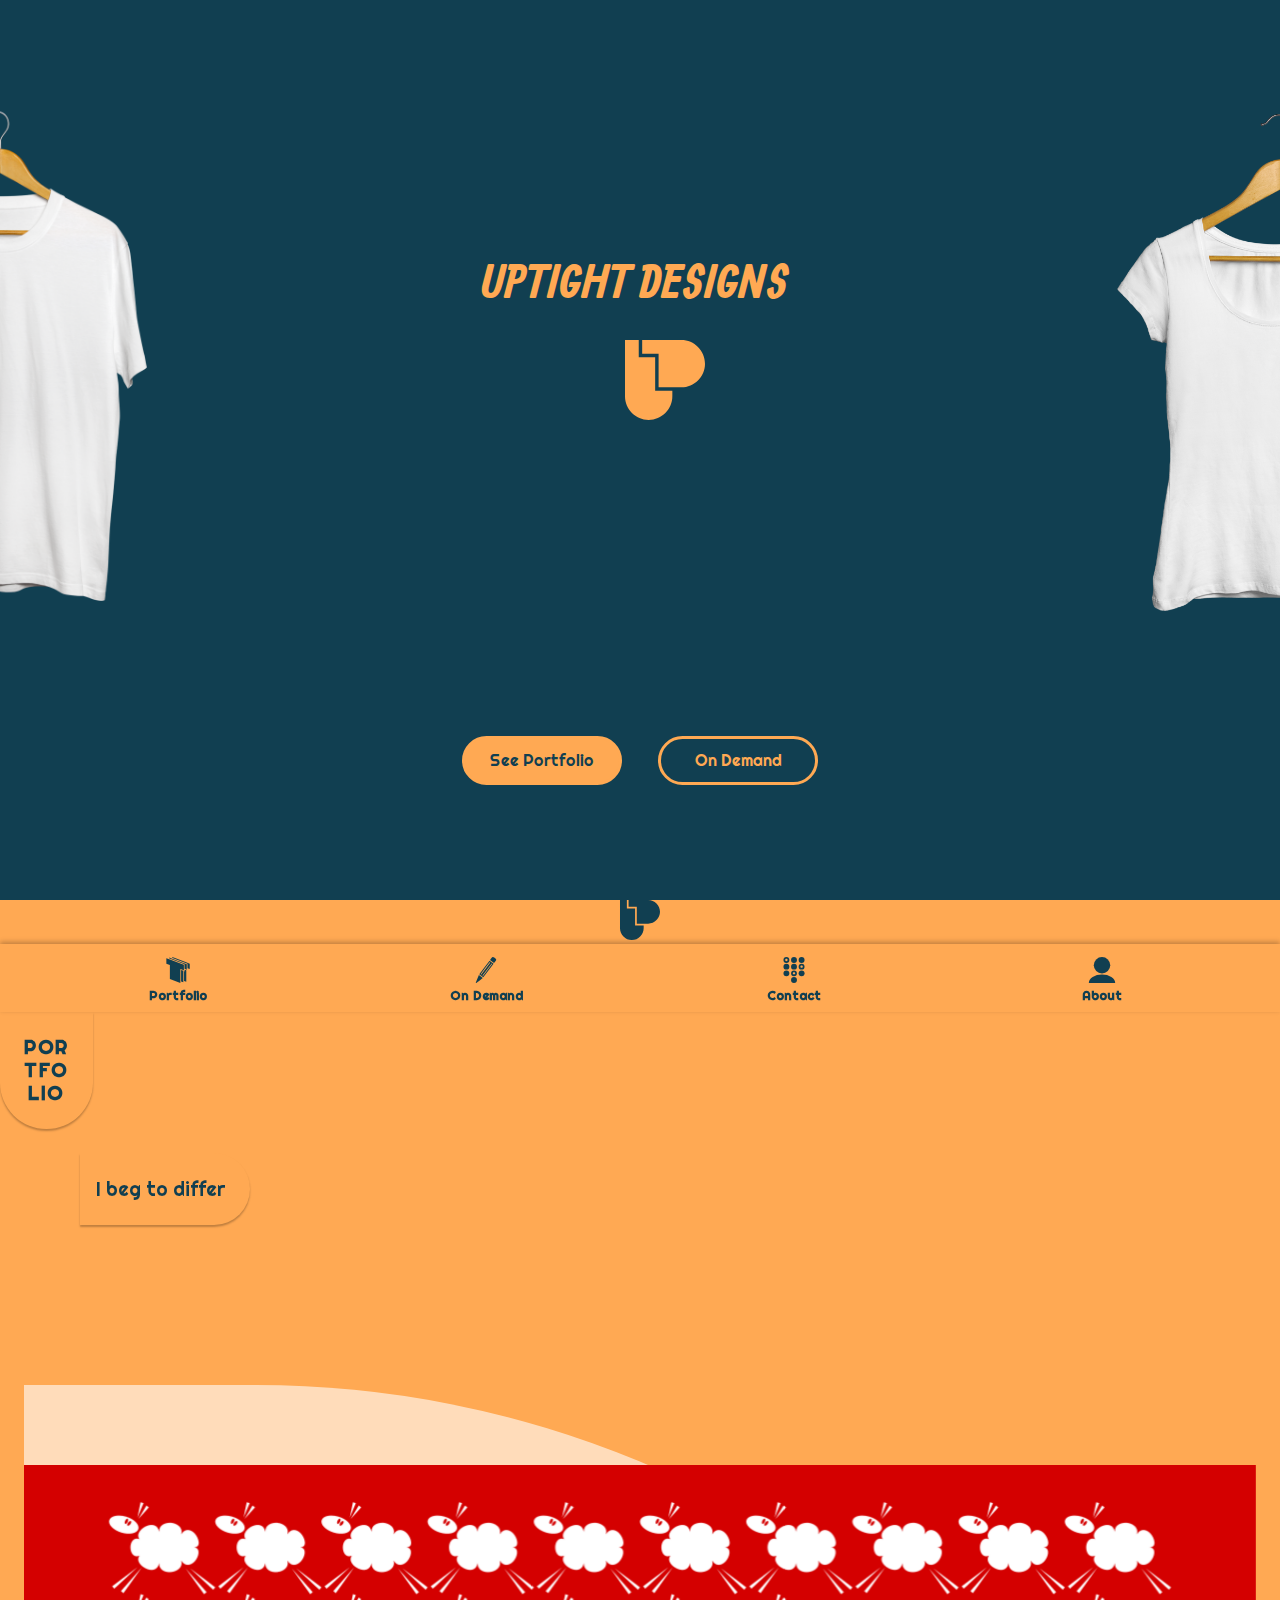
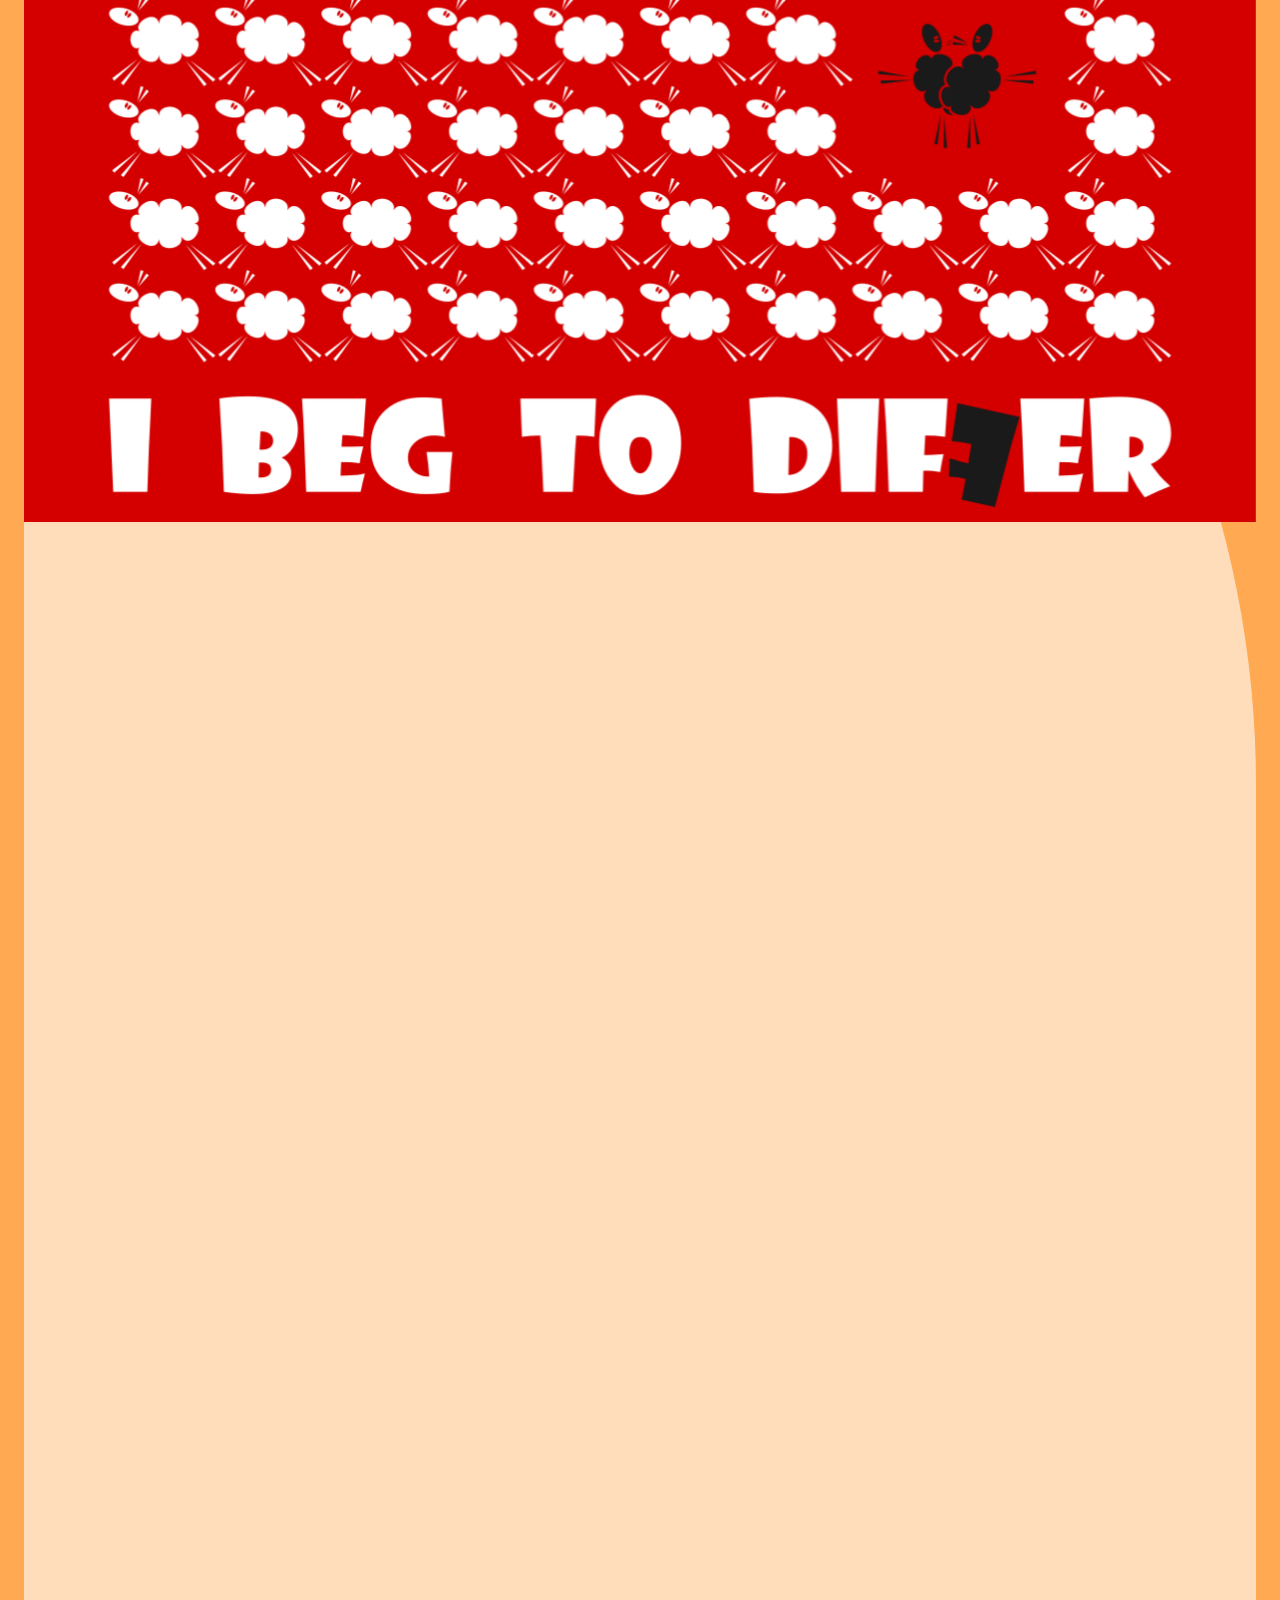
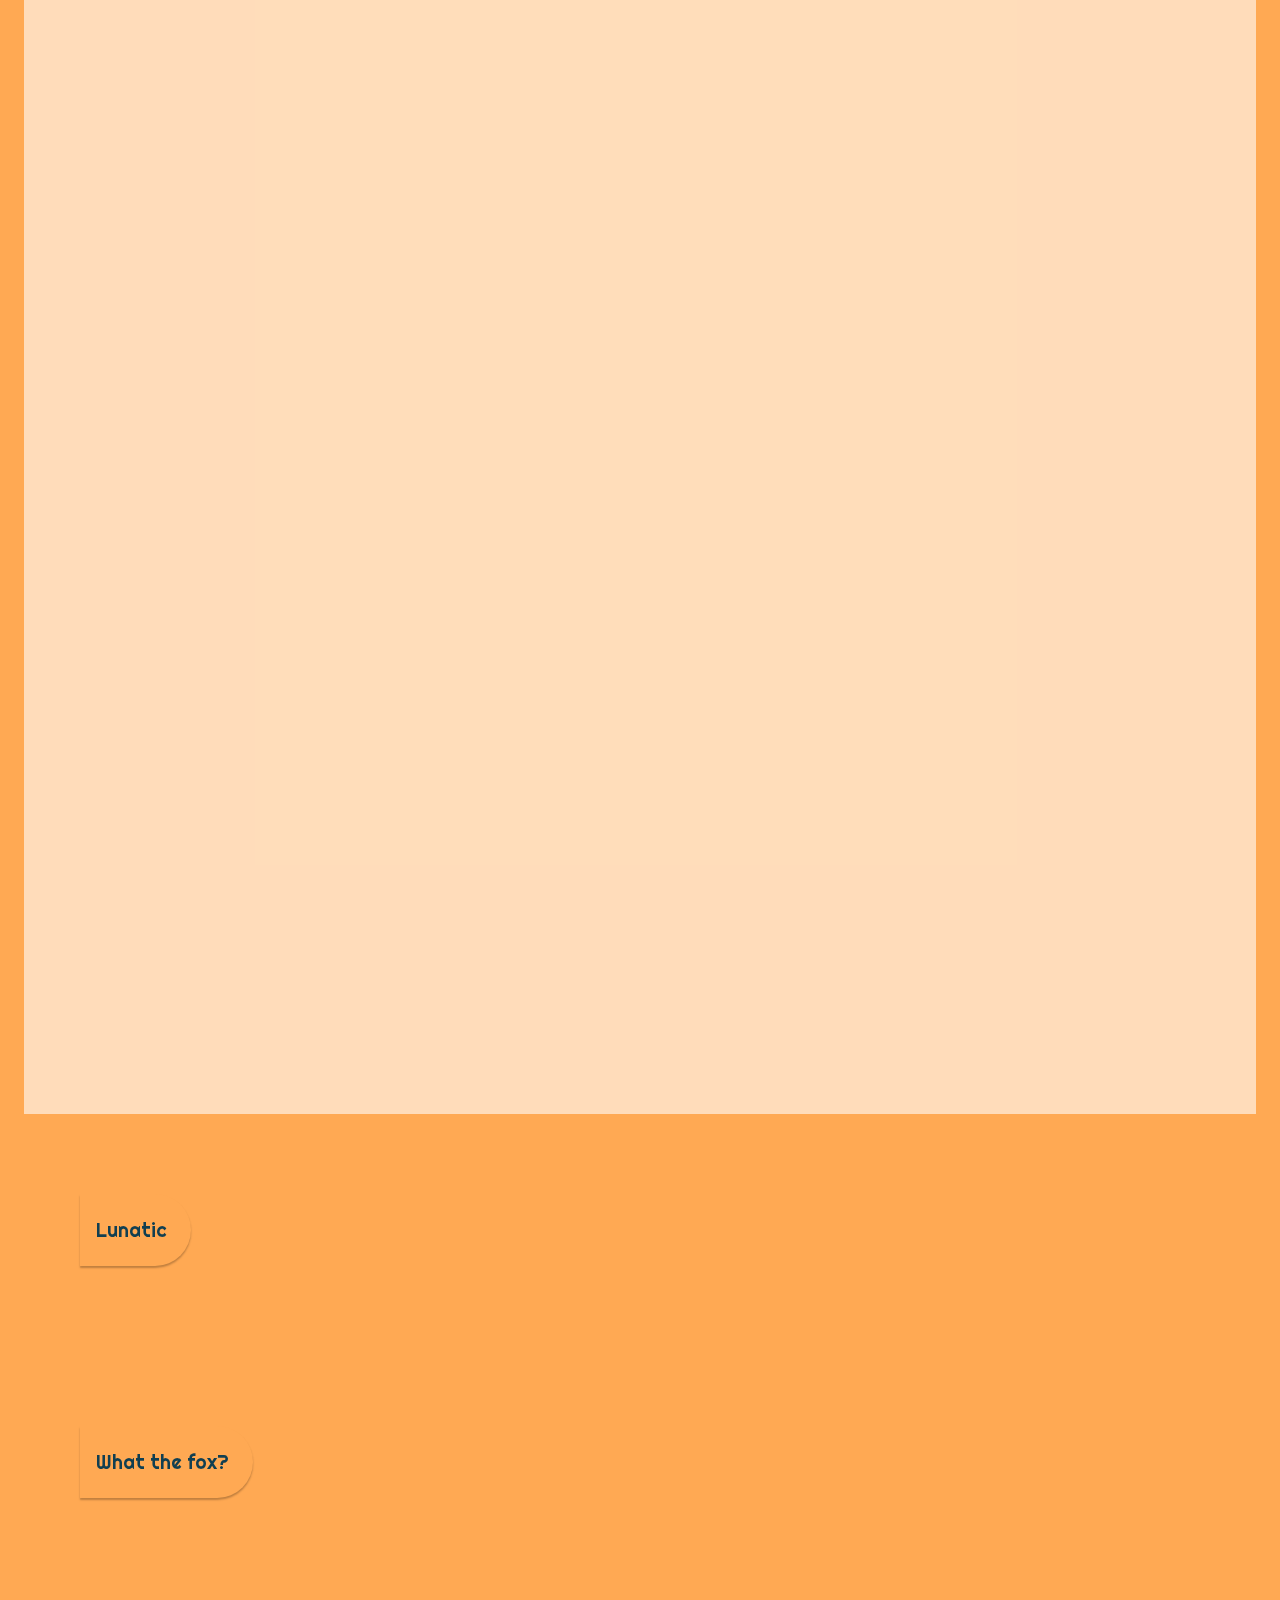
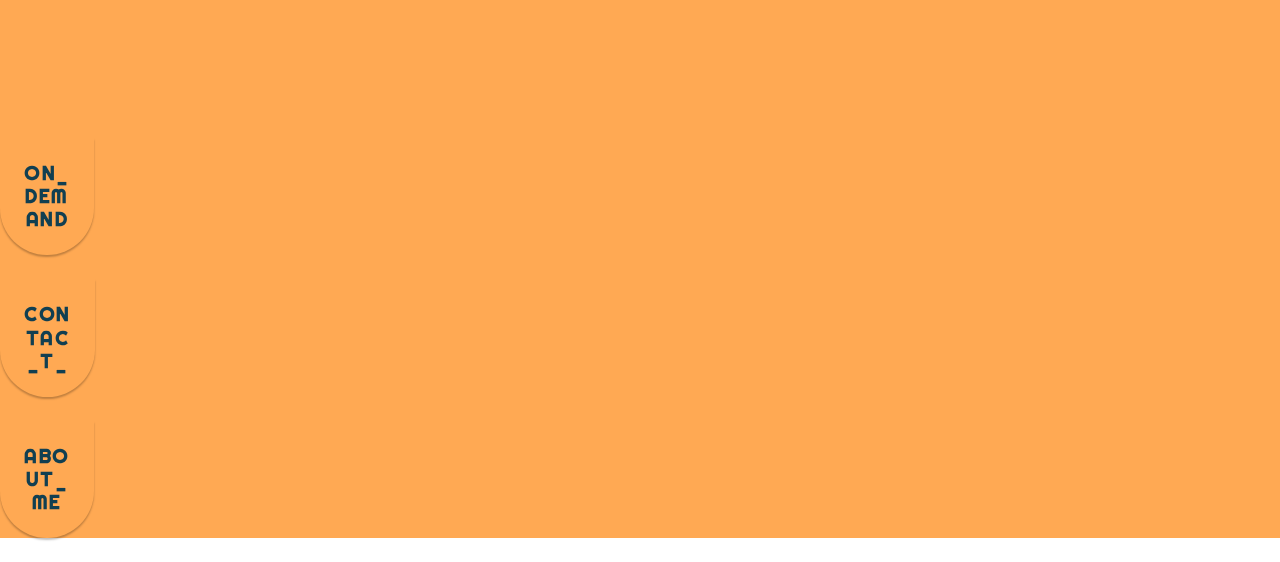
==== commit 18594900: "VER2 STRUCTURE & STYLES" ====
--- a/index.html
+++ b/index.html
@@ -6,6 +6,7 @@
   <meta name="viewport" content="width=device-width, initial-scale=1">
   <link rel="stylesheet" type="text/css" href="main.css">
   <link href="https://fonts.googleapis.com/css2?family=Montserrat:wght@400;500;900&family=Open+Sans&family=Righteous&display=swap" rel="stylesheet">
+  <link href="https://fonts.googleapis.com/css2?family=Allan:wght@700&family=Lato:wght@400;700&family=Squada+One&display=swap" rel="stylesheet">
 </head>
 <body>
   <span class="logo-bg"></span>
@@ -167,9 +168,9 @@
           <div class="item-content">
             <p class="item-desc">Lorem ipsum dolor sit amet consectetur, adipisicing elit. Ipsa quisquam eius aperiam soluta ratione hic, quae, obcaecati veritatis, explicabo distinctio esse recusandae. Possimus minima, similique facilis ducimus dignissimos deleniti. Fuga, ducimus. Ratione quam quos ex qui necessitatibus, veniam fugit harum, dolorem dignissimos iste eaque esse, excepturi sapiente enim eligendi reiciendis?</p>
             <img src="assets/begtodif/full_rectangle_landscape.png" alt="" class="item-design">
-            <img src="assets/begtodif/begtodif sitting hoodie.png" alt="" class="mockup-1">
-            <img src="assets/begtodif/betodif hand white bg.png" alt="" class="mockup-2">
-            <img src="assets/begtodif/begtodif businesswoman.png" alt="" class="mockup-3">
+            <img src="assets/begtodif/begtodif sitting hoodie.png" alt="" class="mockup mockup-1">
+            <img src="assets/begtodif/betodif hand white bg.png" alt="" class="mockup mockup-2">
+            <img src="assets/begtodif/begtodif businesswoman.png" alt="" class="mockup mockup-3">
           </div>
         </div>  
 
--- a/main.css
+++ b/main.css
@@ -202,8 +202,9 @@
 
 
 .hero-tagline {
-  font-family: 'League Gothic';
-  font-size: 4rem;
+  font-family: 'Allan', cursive;
+  font-size: 3rem;
+  line-height: .9;
   text-transform: uppercase;
   /* letter-spacing: .8px; */
   color: var(--bright-yellow);
@@ -213,13 +214,14 @@
   margin: 2rem;
   fill: var(--bright-yellow);
   /* transform: rotate(-135deg); */
-  animation: rotateHeart 2s 4 alternate 1s ease-in-out;
+  animation: rotateHeart 2.5s 2 alternate 300ms ease-in-out;
 }
 
 @keyframes rotateHeart {
   0% {transform: rotate(360deg);}
-  30% {transform: rotate(400deg);}
-  70% {transform: rotate(-165deg);}
+  25% {transform: rotate(335deg);}
+  45% {transform: rotate(410deg);}
+  70% {transform: rotate(-175deg);}
   100% {transform: rotate(-135deg);}
 }
 
@@ -263,10 +265,12 @@
 }
 
 .section-header {
+  background-color: var(--bright-yellow);
+  box-shadow: 0 2px 2px rgba(0,0,0,.25);
   width: max-content;
   border-radius: 0px 0px 100px 100px;
-  border-top: .25em solid var(--dark-blue);
-  border-bottom: .25em solid var(--dark-blue);
+  /* border-top: .25em solid var(--dark-blue);
+  border-bottom: .25em solid var(--dark-blue); */
   position: sticky;
   top: 0;
   z-index: 99;
@@ -300,14 +304,16 @@
 
 .item-header {
   width: max-content;
-  padding: 1em 1.5em 1em 1em;
+  padding: 1.5em 1.5em 1.5em 1em;
+  background-color: var(--bright-yellow);
+  box-shadow: 0 2px 2px rgba(0,0,0,.25);
   border-radius: 0px 100px 100px 0px;
-  border-right: .25em solid var(--dark-blue);
-  border-bottom: .25em solid var(--dark-blue);
-  margin: 0 auto 10rem 4rem;
+  /* border-right: .25em solid var(--dark-blue);
+  border-bottom: .25em solid var(--dark-blue); */
+  margin: 0 auto 10rem 3.5rem;
   position: sticky;
-  top: 1.5rem;
-  z-index: 50;
+  top: 0;
+  z-index: 100;
 }
 
 .item-title {
@@ -329,7 +335,7 @@
 }
 
 .item-desc {
-  font-family: 'Open Sans';
+  font-family: 'Lato';
   font-weight: 500;
   font-size: .8rem;
   padding: 1em;
@@ -346,7 +352,7 @@
   position: sticky;
 }
 
-.item-content img:hover {
+.item-content .mockup:hover {
   transform: scale(1.2);
   z-index: 20;
   transition: 500ms ease-in-out;
@@ -355,7 +361,8 @@
 .item-design {
   grid-column: 1 / -1;
   grid-row: -2 / -1;
-  top: 55vh;
+  /* top: 55vh; */
+  bottom: 5vh;
   z-index: 10;
 }
 
@@ -389,10 +396,7 @@
   z-index: 900;
   /* height: 4rem; */
   width: 100%;
-  /* background-image: linear-gradient(rgba(255,255,255,0), var(--dark-blue) 15%, rgba(255,255,255,0) 15%); */
-  /* background-color: var(--dark-blue); */
   box-shadow: 0 -2px 5px rgba(0,0,0,.25);
-  /* background-image: linear-gradient(rgba(255, 255, 255, 0), var(--body-bg-db)); */
   display: grid;
   grid-template-columns: 1.5rem repeat(4, 1fr) 1.5rem;
   grid-template-areas: ". portfolio on-demand contact about .";
